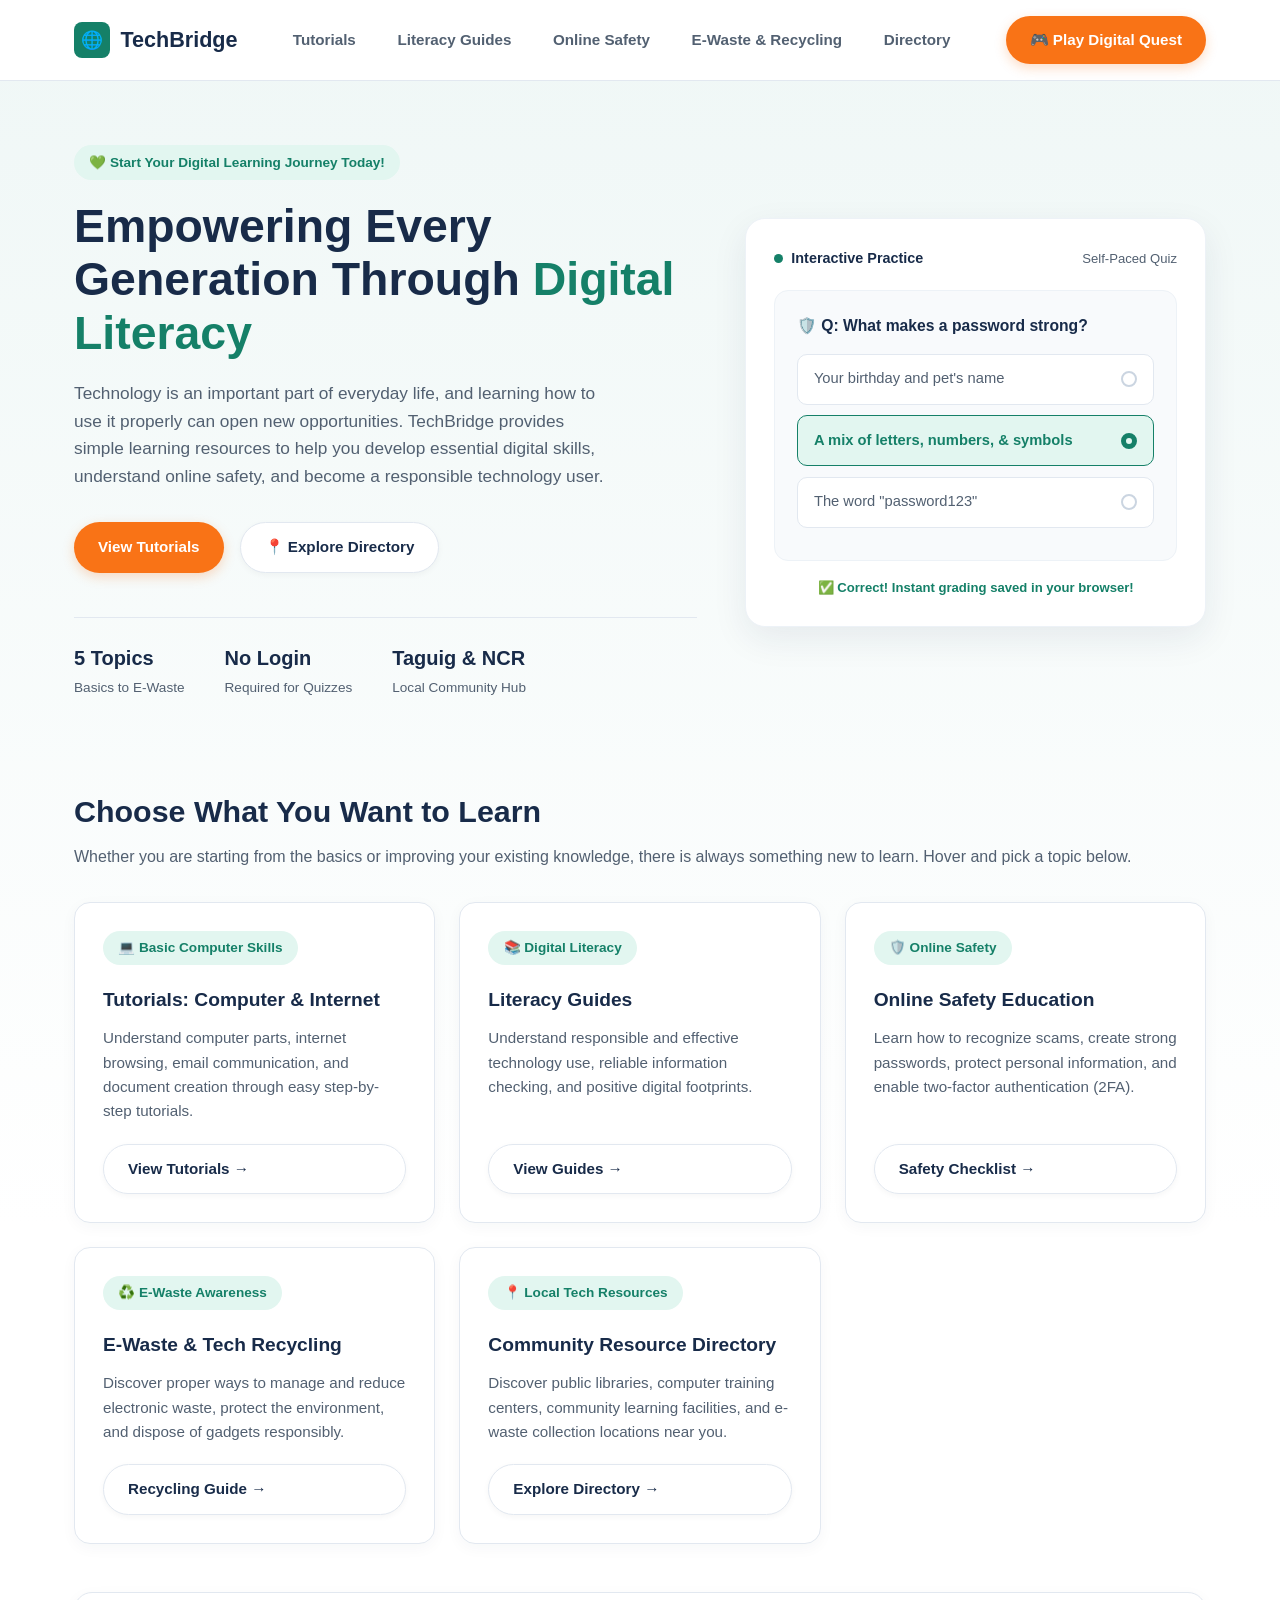
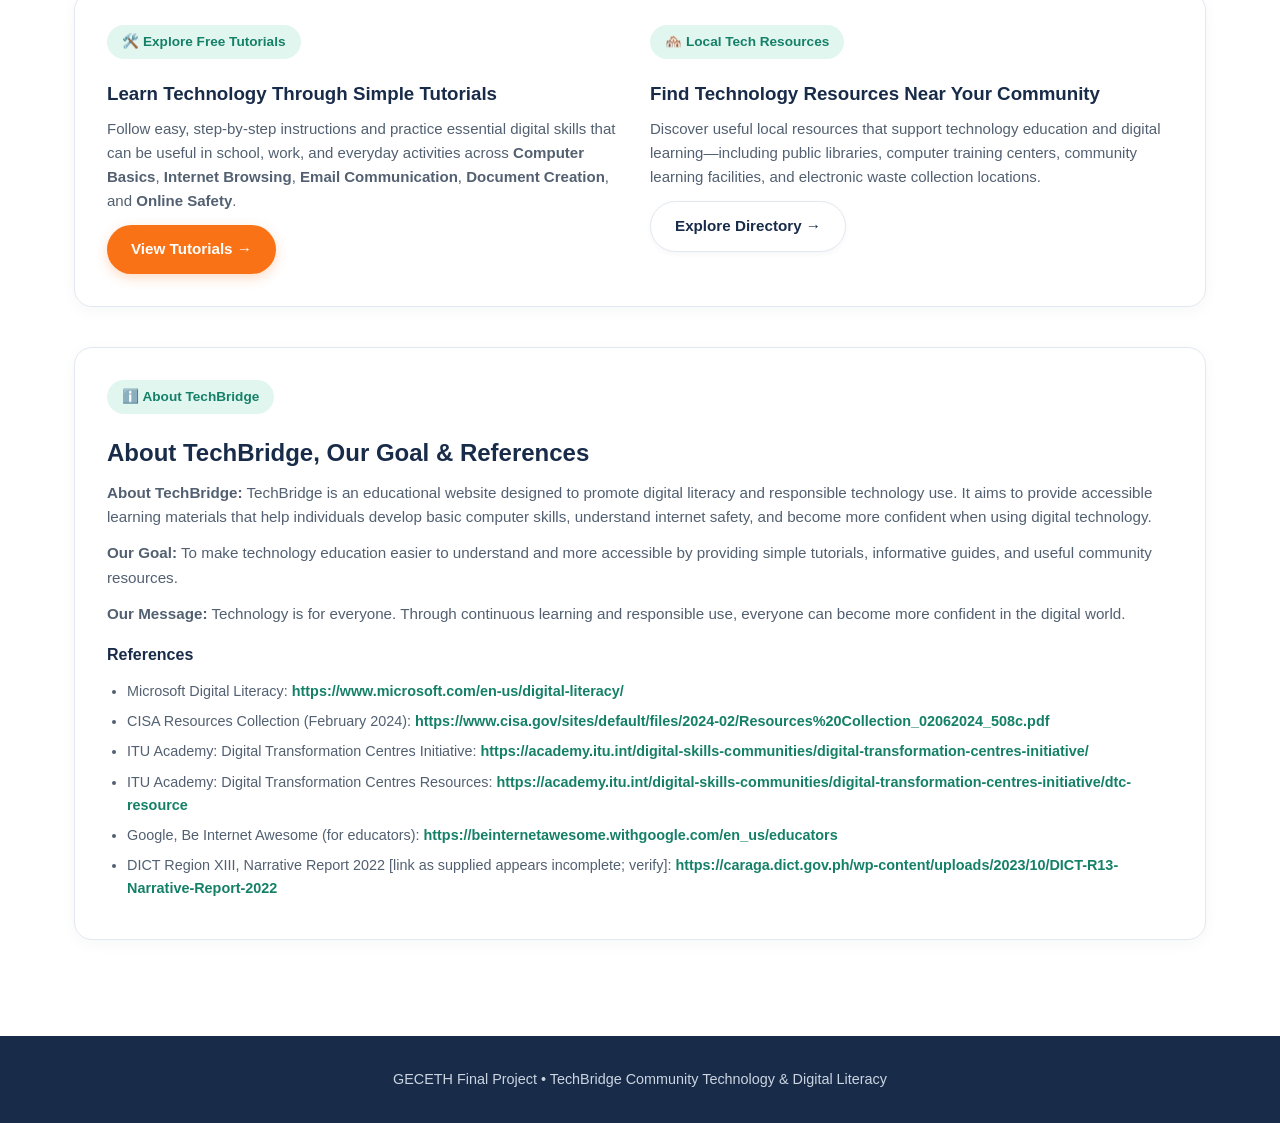
==== index.html @ 1fb00784 "Add TechBridge v4 website, directory, and 3-level Digital Quest" ====
<!DOCTYPE html>
<html lang="en">
<head>
  <meta charset="UTF-8">
  <meta name="viewport" content="width=device-width, initial-scale=1.0">
  <meta name="theme-color" content="#158068">
  <title>TechBridge | Empowering Every Generation Through Digital Literacy</title>
  <link rel="stylesheet" href="style.css">
</head>
<body>

  <header>
    <div class="nav-container">
      <a href="index.html" class="brand">
        <span class="brand-icon">🌐</span>
        TechBridge
      </a>
      <button class="nav-toggle" type="button" aria-label="Toggle menu" aria-expanded="false" aria-controls="site-nav">☰</button>

      <nav id="site-nav" aria-label="Main">
        <ul>
          <li><a href="tutorials.html">Tutorials</a></li>
          <li><a href="literacy.html">Literacy Guides</a></li>
          <li><a href="safety.html">Online Safety</a></li>
          <li><a href="ewaste.html">E-Waste &amp; Recycling</a></li>
          <li><a href="directory.html">Directory</a></li>
        </ul>
      </nav>

      <a href="quiz.html" class="btn-orange">🎮 Play Digital Quest</a>
    </div>
  </header>

  <section class="hero-wrapper">
    <div class="hero-left">
      <div class="pill-badge">💚 Start Your Digital Learning Journey Today!</div>
      <h1>Empowering Every Generation Through <span>Digital Literacy</span></h1>
      <p>Technology is an important part of everyday life, and learning how to use it properly can open new opportunities. TechBridge provides simple learning resources to help you develop essential digital skills, understand online safety, and become a responsible technology user.</p>

      <div class="hero-actions">
        <a href="tutorials.html" class="btn-orange">View Tutorials</a>
        <a href="directory.html" class="btn-outline">📍 Explore Directory</a>
      </div>

      <div class="hero-stats">
        <div class="stat-item">
          <h4>5 Topics</h4>
          <span>Basics to E-Waste</span>
        </div>
        <div class="stat-item">
          <h4>No Login</h4>
          <span>Required for Quizzes</span>
        </div>
        <div class="stat-item">
          <h4>Taguig &amp; NCR</h4>
          <span>Local Community Hub</span>
        </div>
      </div>
    </div>

    <div class="quiz-card">
      <div class="quiz-header">
        <div class="quiz-status"><span class="dot"></span> Interactive Practice</div>
        <span class="quiz-tag">Self-Paced Quiz</span>
      </div>

      <div class="quiz-inner">
        <div class="quiz-question">🛡️ Q: What makes a password strong?</div>

        <div class="quiz-option" onclick="selectOption(this, false)">
          <span>Your birthday and pet's name</span>
          <span class="radio-circle"></span>
        </div>

        <div class="quiz-option selected" onclick="selectOption(this, true)">
          <span>A mix of letters, numbers, &amp; symbols</span>
          <span class="radio-circle"></span>
        </div>

        <div class="quiz-option" onclick="selectOption(this, false)">
          <span>The word "password123"</span>
          <span class="radio-circle"></span>
        </div>
      </div>

      <div class="quiz-footer-note" id="quizFeedback">✅ Correct! Instant grading saved in your browser!</div>
    </div>
  </section>

  <main class="container" id="modules">
    <h2 class="section-title">Choose What You Want to Learn</h2>
    <p class="section-subtitle">Whether you are starting from the basics or improving your existing knowledge, there is always something new to learn. Hover and pick a topic below.</p>

    <div class="grid">
      <!-- Topic 1 -->
      <article class="card topic-card">
        <div>
          <span class="pill-badge">💻 Basic Computer Skills</span>
          <h3>Tutorials: Computer &amp; Internet</h3>
          <p>Understand computer parts, internet browsing, email communication, and document creation through easy step-by-step tutorials.</p>
        </div>
        <a href="tutorials.html" class="btn-outline">View Tutorials →</a>
      </article>

      <!-- Topic 2 -->
      <article class="card topic-card">
        <div>
          <span class="pill-badge">📚 Digital Literacy</span>
          <h3>Literacy Guides</h3>
          <p>Understand responsible and effective technology use, reliable information checking, and positive digital footprints.</p>
        </div>
        <a href="literacy.html" class="btn-outline">View Guides →</a>
      </article>

      <!-- Topic 3 -->
      <article class="card topic-card">
        <div>
          <span class="pill-badge">🛡️ Online Safety</span>
          <h3>Online Safety Education</h3>
          <p>Learn how to recognize scams, create strong passwords, protect personal information, and enable two-factor authentication (2FA).</p>
        </div>
        <a href="safety.html" class="btn-outline">Safety Checklist →</a>
      </article>

      <!-- Topic 4 -->
      <article class="card topic-card">
        <div>
          <span class="pill-badge">♻️ E-Waste Awareness</span>
          <h3>E-Waste &amp; Tech Recycling</h3>
          <p>Discover proper ways to manage and reduce electronic waste, protect the environment, and dispose of gadgets responsibly.</p>
        </div>
        <a href="ewaste.html" class="btn-outline">Recycling Guide →</a>
      </article>

      <!-- Topic 5 -->
      <article class="card topic-card">
        <div>
          <span class="pill-badge">📍 Local Tech Resources</span>
          <h3>Community Resource Directory</h3>
          <p>Discover public libraries, computer training centers, community learning facilities, and e-waste collection locations near you.</p>
        </div>
        <a href="directory.html" class="btn-outline">Explore Directory →</a>
      </article>
    </div>

    <!-- Explore Free Tutorials & Local Tech Resources Highlights -->
    <section class="about-band" style="margin-top: 3rem;">
      <div class="two-col-grid" style="margin-top: 0;">
        <div>
          <span class="pill-badge">🛠️ Explore Free Tutorials</span>
          <h3 style="color: var(--navy); margin-bottom: 0.5rem;">Learn Technology Through Simple Tutorials</h3>
          <p style="color: var(--text-body); font-size: 0.94rem; margin-bottom: 0.75rem;">Follow easy, step-by-step instructions and practice essential digital skills that can be useful in school, work, and everyday activities across <strong>Computer Basics</strong>, <strong>Internet Browsing</strong>, <strong>Email Communication</strong>, <strong>Document Creation</strong>, and <strong>Online Safety</strong>.</p>
          <a href="tutorials.html" class="btn-orange">View Tutorials →</a>
        </div>
        <div>
          <span class="pill-badge">🏘️ Local Tech Resources</span>
          <h3 style="color: var(--navy); margin-bottom: 0.5rem;">Find Technology Resources Near Your Community</h3>
          <p style="color: var(--text-body); font-size: 0.94rem; margin-bottom: 0.75rem;">Discover useful local resources that support technology education and digital learning—including public libraries, computer training centers, community learning facilities, and electronic waste collection locations.</p>
          <a href="directory.html" class="btn-outline">Explore Directory →</a>
        </div>
      </div>
    </section>

    <!-- About TechBridge & References -->
    <section class="about-band">
      <span class="pill-badge">ℹ️ About TechBridge</span>
      <h2 class="section-title" style="font-size: 1.5rem;">About TechBridge, Our Goal &amp; References</h2>
      <p style="color: var(--text-body); font-size: 0.95rem; margin-bottom: 0.75rem;"><strong>About TechBridge:</strong> TechBridge is an educational website designed to promote digital literacy and responsible technology use. It aims to provide accessible learning materials that help individuals develop basic computer skills, understand internet safety, and become more confident when using digital technology.</p>
      <p style="color: var(--text-body); font-size: 0.95rem; margin-bottom: 0.75rem;"><strong>Our Goal:</strong> To make technology education easier to understand and more accessible by providing simple tutorials, informative guides, and useful community resources.</p>
      <p style="color: var(--text-body); font-size: 0.95rem; margin-bottom: 1rem;"><strong>Our Message:</strong> Technology is for everyone. Through continuous learning and responsible use, everyone can become more confident in the digital world.</p>

      <h4 style="color: var(--navy); margin-top: 1rem;">References</h4>
      <ul class="ref-links">
        <li>Microsoft Digital Literacy: <a href="https://www.microsoft.com/en-us/digital-literacy/" target="_blank" rel="noopener">https://www.microsoft.com/en-us/digital-literacy/</a></li>
        <li>CISA Resources Collection (February 2024): <a href="https://www.cisa.gov/sites/default/files/2024-02/Resources%20Collection_02062024_508c.pdf" target="_blank" rel="noopener">https://www.cisa.gov/sites/default/files/2024-02/Resources%20Collection_02062024_508c.pdf</a></li>
        <li>ITU Academy: Digital Transformation Centres Initiative: <a href="https://academy.itu.int/digital-skills-communities/digital-transformation-centres-initiative/" target="_blank" rel="noopener">https://academy.itu.int/digital-skills-communities/digital-transformation-centres-initiative/</a></li>
        <li>ITU Academy: Digital Transformation Centres Resources: <a href="https://academy.itu.int/digital-skills-communities/digital-transformation-centres-initiative/dtc-resource" target="_blank" rel="noopener">https://academy.itu.int/digital-skills-communities/digital-transformation-centres-initiative/dtc-resource</a></li>
        <li>Google, Be Internet Awesome (for educators): <a href="https://beinternetawesome.withgoogle.com/en_us/educators" target="_blank" rel="noopener">https://beinternetawesome.withgoogle.com/en_us/educators</a></li>
        <li>DICT Region XIII, Narrative Report 2022 [link as supplied appears incomplete; verify]: <a href="https://caraga.dict.gov.ph/wp-content/uploads/2023/10/DICT-R13-Narrative-Report-2022" target="_blank" rel="noopener">https://caraga.dict.gov.ph/wp-content/uploads/2023/10/DICT-R13-Narrative-Report-2022</a></li>
      </ul>
    </section>
  </main>

  <footer>
    <p>GECETH Final Project &bull; TechBridge Community Technology &amp; Digital Literacy</p>
  </footer>

  <script>
    function selectOption(element, isCorrect) {
      document.querySelectorAll('.quiz-option').forEach(opt => opt.classList.remove('selected'));
      element.classList.add('selected');
      const feedback = document.getElementById('quizFeedback');
      if (isCorrect) {
        feedback.textContent = "✅ Correct! Mixing characters makes passwords hard to crack.";
        feedback.style.color = "#158068";
      } else {
        feedback.textContent = "⚠️ Not quite—try a combination that is harder to guess!";
        feedback.style.color = "#ea580c";
      }
    }
  </script>

  <script src="menu.js"></script>
</body>
</html>
---- style.css ----
/* style.css - TechBridge Navy, Emerald & Warm Orange Theme with Glow Hover Effects */
:root {
  --navy: #182b49;
  --emerald: #158068;
  --emerald-glow: rgba(21, 128, 104, 0.25);
  --emerald-light: #e2f6f0;
  --emerald-border: #34d399;
  --orange: #f97316;
  --orange-hover: #ea580c;
  --orange-glow: rgba(249, 115, 22, 0.35);
  --text-body: #526071;
  --bg-page: #f5fafa;
  --white: #ffffff;
  --border-light: #e2e8f0;
}

* {
  box-sizing: border-box;
  margin: 0;
  padding: 0;
}

body {
  font-family: 'Segoe UI', -apple-system, BlinkMacSystemFont, Roboto, sans-serif;
  background: linear-gradient(180deg, #eff7f6 0%, #ffffff 45%);
  color: var(--navy);
  line-height: 1.6;
}

/* Header & Navigation */
header {
  background-color: var(--white);
  border-bottom: 1px solid var(--border-light);
  position: sticky;
  top: 0;
  z-index: 100;
}

.nav-container {
  max-width: 1180px;
  margin: 0 auto;
  padding: 1rem 1.5rem;
  display: flex;
  justify-content: space-between;
  align-items: center;
  flex-wrap: wrap;
  gap: 1rem;
}

.brand {
  display: flex;
  align-items: center;
  gap: 0.65rem;
  text-decoration: none;
  font-size: 1.35rem;
  font-weight: 800;
  color: var(--navy);
}

.brand-icon {
  background-color: var(--emerald);
  color: var(--white);
  width: 36px;
  height: 36px;
  border-radius: 8px;
  display: flex;
  align-items: center;
  justify-content: center;
  font-size: 1.1rem;
  transition: transform 0.25s ease, box-shadow 0.25s ease;
}

.brand:hover .brand-icon {
  transform: scale(1.06);
  box-shadow: 0 0 14px var(--emerald-glow);
}

nav ul {
  list-style: none;
  display: flex;
  gap: 1.1rem;
  flex-wrap: wrap;
}

nav a {
  text-decoration: none;
  color: var(--text-body);
  font-weight: 600;
  font-size: 0.95rem;
  padding: 0.45rem 0.75rem;
  border-radius: 999px;
  transition: all 0.25s ease;
}

nav a:hover, nav a.active {
  color: var(--emerald);
  background-color: var(--emerald-light);
  box-shadow: 0 0 12px rgba(21, 128, 104, 0.18);
}

/* Pill Buttons */
.btn-orange {
  background-color: var(--orange);
  color: var(--white);
  padding: 0.75rem 1.5rem;
  border-radius: 999px;
  text-decoration: none;
  font-weight: 700;
  font-size: 0.95rem;
  display: inline-flex;
  align-items: center;
  gap: 0.5rem;
  border: none;
  cursor: pointer;
  box-shadow: 0 4px 12px rgba(249, 115, 22, 0.25);
  transition: background-color 0.25s ease, transform 0.25s ease, box-shadow 0.25s ease;
}

.btn-orange:hover {
  background-color: var(--orange-hover);
  transform: translateY(-2px);
  box-shadow: 0 8px 22px var(--orange-glow);
}

.btn-outline {
  background-color: var(--white);
  color: var(--navy);
  padding: 0.75rem 1.5rem;
  border-radius: 999px;
  text-decoration: none;
  font-weight: 700;
  font-size: 0.95rem;
  display: inline-flex;
  align-items: center;
  gap: 0.5rem;
  border: 1px solid var(--border-light);
  box-shadow: 0 2px 6px rgba(0, 0, 0, 0.04);
  transition: all 0.25s ease;
}

.btn-outline:hover {
  border-color: var(--emerald);
  color: var(--emerald);
  background-color: #f4fbf9;
  box-shadow: 0 4px 14px rgba(21, 128, 104, 0.15);
}

/* Hero Two-Column Layout */
.hero-wrapper {
  max-width: 1180px;
  margin: 0 auto;
  padding: 4rem 1.5rem 2.5rem;
  display: grid;
  grid-template-columns: 1.15fr 0.85fr;
  gap: 3rem;
  align-items: center;
}

.pill-badge {
  display: inline-flex;
  align-items: center;
  gap: 0.4rem;
  background-color: var(--emerald-light);
  color: var(--emerald);
  font-weight: 700;
  font-size: 0.85rem;
  padding: 0.4rem 0.95rem;
  border-radius: 999px;
  margin-bottom: 1.25rem;
  width: fit-content;
  transition: background-color 0.25s ease, color 0.25s ease;
}

.hero-left h1 {
  font-size: 2.9rem;
  line-height: 1.15;
  font-weight: 800;
  color: var(--navy);
  margin-bottom: 1.25rem;
}

.hero-left h1 span {
  color: var(--emerald);
}

.hero-left p {
  color: var(--text-body);
  font-size: 1.08rem;
  max-width: 540px;
  margin-bottom: 2rem;
}

.hero-actions {
  display: flex;
  gap: 1rem;
  flex-wrap: wrap;
  margin-bottom: 2.75rem;
}

/* Bottom Stats Row */
.hero-stats {
  display: flex;
  gap: 2.5rem;
  padding-top: 1.5rem;
  border-top: 1px solid var(--border-light);
  flex-wrap: wrap;
}

.stat-item h4 {
  font-size: 1.25rem;
  font-weight: 800;
  color: var(--navy);
}

.stat-item span {
  font-size: 0.85rem;
  color: var(--text-body);
}

/* Interactive Practice Card (Right Side) */
.quiz-card {
  background: var(--white);
  border-radius: 20px;
  padding: 1.75rem;
  box-shadow: 0 12px 35px rgba(24, 43, 73, 0.08);
  border: 1px solid #edf2f7;
  transition: transform 0.3s ease, box-shadow 0.3s ease, border-color 0.3s ease;
}

.quiz-card:hover {
  transform: translateY(-4px);
  border-color: var(--emerald-border);
  box-shadow: 0 18px 40px rgba(21, 128, 104, 0.14);
}

.quiz-header {
  display: flex;
  justify-content: space-between;
  align-items: center;
  margin-bottom: 1.25rem;
  font-size: 0.9rem;
}

.quiz-status {
  display: flex;
  align-items: center;
  gap: 0.5rem;
  font-weight: 700;
  color: var(--navy);
}

.dot {
  width: 9px;
  height: 9px;
  background-color: var(--emerald);
  border-radius: 50%;
}

.quiz-tag {
  color: var(--text-body);
  font-size: 0.82rem;
}

.quiz-inner {
  background-color: #f8fafc;
  border-radius: 14px;
  padding: 1.35rem;
  border: 1px solid #edf2f7;
}

.quiz-question {
  font-weight: 700;
  font-size: 0.98rem;
  color: var(--navy);
  margin-bottom: 1rem;
}

.quiz-option {
  background: var(--white);
  border: 1.5px solid var(--border-light);
  border-radius: 10px;
  padding: 0.8rem 1rem;
  margin-bottom: 0.65rem;
  display: flex;
  justify-content: space-between;
  align-items: center;
  cursor: pointer;
  font-size: 0.92rem;
  color: var(--text-body);
  transition: all 0.2s;
}

.quiz-option:hover {
  border-color: var(--emerald);
  box-shadow: 0 0 10px rgba(21, 128, 104, 0.12);
}

.quiz-option.selected {
  background-color: var(--emerald-light);
  border-color: var(--emerald);
  color: var(--emerald);
  font-weight: 700;
}

.radio-circle {
  width: 16px;
  height: 16px;
  border-radius: 50%;
  border: 2px solid #cbd5e1;
  display: inline-block;
  flex-shrink: 0;
}

.quiz-option.selected .radio-circle {
  border: 5px solid var(--emerald);
}

.quiz-footer-note {
  text-align: center;
  margin-top: 1rem;
  font-size: 0.82rem;
  font-weight: 600;
  color: var(--emerald);
}

/* Modules Section & Directory Cards */
.container {
  max-width: 1180px;
  margin: 0 auto;
  padding: 3rem 1.5rem;
}

.section-title {
  font-size: 1.9rem;
  font-weight: 800;
  color: var(--navy);
  margin-bottom: 0.5rem;
}

.section-subtitle {
  color: var(--text-body);
  margin-bottom: 2rem;
}

.grid {
  display: grid;
  grid-template-columns: repeat(auto-fit, minmax(290px, 1fr));
  gap: 1.5rem;
}

.card {
  background: var(--white);
  border: 1px solid var(--border-light);
  border-radius: 16px;
  padding: 1.75rem;
  display: flex;
  flex-direction: column;
  justify-content: space-between;
  box-shadow: 0 4px 15px rgba(24, 43, 73, 0.04);
  transition: transform 0.28s ease, box-shadow 0.28s ease, border-color 0.28s ease;
}

/* Topic Cards Glow & Lift Hover Effect */
.topic-card {
  position: relative;
  overflow: hidden;
  border: 1.5px solid var(--border-light);
}

.topic-card::before {
  content: "";
  position: absolute;
  top: 0;
  left: 0;
  right: 0;
  height: 4px;
  background: linear-gradient(90deg, var(--emerald), var(--orange));
  opacity: 0;
  transition: opacity 0.28s ease;
}

.topic-card:hover {
  transform: translateY(-6px);
  border-color: var(--emerald-border);
  box-shadow:
    0 14px 30px rgba(21, 128, 104, 0.16),
    0 0 22px rgba(52, 211, 153, 0.24);
}

.topic-card:hover::before {
  opacity: 1;
}

.topic-card:hover .pill-badge {
  background-color: var(--emerald);
  color: var(--white);
}

.topic-card:hover .btn-outline {
  background-color: var(--orange);
  border-color: var(--orange);
  color: var(--white);
  box-shadow: 0 4px 14px var(--orange-glow);
}

.card h3 {
  font-size: 1.2rem;
  margin-bottom: 0.65rem;
  color: var(--navy);
}

.card p {
  color: var(--text-body);
  font-size: 0.95rem;
  margin-bottom: 1.25rem;
}

/* Directory Specific Styles */
.welcome-banner {
  background: var(--white);
  border: 1px solid var(--border-light);
  border-radius: 16px;
  padding: 1.75rem;
  margin-bottom: 2rem;
  box-shadow: 0 4px 15px rgba(24, 43, 73, 0.04);
}

.steps-grid {
  display: grid;
  grid-template-columns: repeat(auto-fit, minmax(210px, 1fr));
  gap: 1rem;
  margin-top: 1.25rem;
}

.step-box {
  background: #f8fafc;
  border-left: 4px solid var(--emerald);
  padding: 0.9rem 1rem;
  border-radius: 8px;
  font-size: 0.9rem;
}

.step-box strong {
  display: block;
  color: var(--navy);
  margin-bottom: 0.25rem;
}

.verify-tag {
  display: inline-block;
  background-color: #fff7ed;
  color: #c2410c;
  border: 1px solid #fed7aa;
  font-size: 0.78rem;
  font-weight: 700;
  padding: 0.15rem 0.5rem;
  border-radius: 6px;
  margin-left: 0.35rem;
  vertical-align: middle;
}

.detail-list {
  margin: 0.5rem 0 1rem 1.2rem;
  color: var(--text-body);
  font-size: 0.92rem;
}

.detail-list li {
  margin-bottom: 0.3rem;
}

.tips-tipbox {
  background-color: #f0fdf4;
  border: 1px solid #bbf7d0;
  border-radius: 10px;
  padding: 0.85rem 1rem;
  font-size: 0.88rem;
  color: #166534;
  margin-top: 1rem;
}

.safety-section {
  margin-top: 3.5rem;
  background: var(--white);
  border: 1px solid var(--border-light);
  border-radius: 18px;
  padding: 2rem;
}

.filter-box {
  background: var(--white);
  border: 1px solid var(--border-light);
  border-radius: 14px;
  padding: 1.25rem;
  margin-bottom: 2rem;
  display: flex;
  gap: 1rem;
  flex-wrap: wrap;
  box-shadow: 0 4px 12px rgba(0, 0, 0, 0.03);
}

.filter-box input, .filter-box select {
  padding: 0.75rem 1rem;
  border: 1px solid var(--border-light);
  border-radius: 10px;
  font-size: 0.95rem;
  flex: 1;
  min-width: 220px;
  color: var(--navy);
}

/* Guide Reading Layout */
.guide-article {
  background: var(--white);
  border: 1px solid var(--border-light);
  border-radius: 16px;
  padding: 2rem;
  margin-bottom: 1.75rem;
  box-shadow: 0 4px 15px rgba(24, 43, 73, 0.04);
}

.guide-article h2 {
  color: var(--navy);
  font-size: 1.45rem;
  margin-bottom: 0.75rem;
}

.guide-article h3 {
  color: var(--emerald);
  font-size: 1.1rem;
  margin: 1.25rem 0 0.5rem;
}

.guide-steps {
  margin-left: 1.35rem;
  color: var(--text-body);
}

.guide-steps li {
  margin-bottom: 0.5rem;
}

footer {
  background-color: var(--navy);
  color: #cbd5e1;
  text-align: center;
  padding: 2rem 1.5rem;
  margin-top: 3rem;
  font-size: 0.9rem;
}

@media (max-width: 900px) {
  .hero-wrapper {
    grid-template-columns: 1fr;
    padding-top: 2.5rem;
  }
  .hero-left h1 {
    font-size: 2.25rem;
  }
}

/* Extended Directory & Guide Reference Styling */
.info-section {
  background: var(--white);
  border: 1px solid var(--border-light);
  border-radius: 18px;
  padding: 2rem;
  margin-top: 2rem;
  box-shadow: 0 4px 15px rgba(24, 43, 73, 0.04);
}

.table-wrap {
  overflow-x: auto;
  margin-top: 1rem;
  border-radius: 12px;
  border: 1px solid var(--border-light);
}

table.ref-table {
  width: 100%;
  border-collapse: collapse;
  font-size: 0.92rem;
  text-align: left;
}

table.ref-table th {
  background-color: #f1f5f9;
  color: var(--navy);
  font-weight: 700;
  padding: 0.85rem 1rem;
  border-bottom: 1px solid var(--border-light);
}

table.ref-table td {
  padding: 0.8rem 1rem;
  border-bottom: 1px solid var(--border-light);
  color: var(--text-body);
  vertical-align: top;
}

table.ref-table tr:last-child td {
  border-bottom: none;
}

.glossary-grid {
  display: grid;
  grid-template-columns: repeat(auto-fit, minmax(250px, 1fr));
  gap: 1rem;
  margin-top: 1rem;
}

.glossary-item {
  background: #f8fafc;
  border: 1px solid var(--border-light);
  border-radius: 12px;
  padding: 1rem;
  font-size: 0.9rem;
}

.glossary-item strong {
  color: var(--emerald);
  display: block;
  margin-bottom: 0.25rem;
}

.faq-list {
  display: grid;
  gap: 0.9rem;
  margin-top: 1rem;
}

.faq-box {
  background: #f8fafc;
  border-left: 4px solid var(--navy);
  padding: 0.9rem 1.1rem;
  border-radius: 8px;
  font-size: 0.92rem;
}

.faq-box strong {
  display: block;
  color: var(--navy);
  margin-bottom: 0.25rem;
}

.two-col-grid {
  display: grid;
  grid-template-columns: repeat(auto-fit, minmax(280px, 1fr));
  gap: 1.25rem;
  margin-top: 1rem;
}

.do-box {
  background: #f0fdf4;
  border: 1px solid #bbf7d0;
  border-radius: 14px;
  padding: 1.25rem;
}

.dont-box {
  background: #fff7ed;
  border: 1px solid #fed7aa;
  border-radius: 14px;
  padding: 1.25rem;
}

.category-subblock {
  margin-top: 2rem;
}

.about-band {
  background: var(--white);
  border: 1px solid var(--border-light);
  border-radius: 18px;
  padding: 2rem;
  margin-top: 2.5rem;
  box-shadow: 0 4px 15px rgba(24, 43, 73, 0.04);
}

.ref-links {
  margin-left: 1.25rem;
  margin-top: 0.75rem;
  color: var(--text-body);
  font-size: 0.9rem;
  word-break: break-word;
}

.ref-links li {
  margin-bottom: 0.45rem;
}

.ref-links a {
  color: var(--emerald);
  text-decoration: none;
  font-weight: 600;
}

.ref-links a:hover {
  text-decoration: underline;
}

.meta-line {
  font-size: 0.85rem;
  color: var(--text-body);
  margin-bottom: 0.85rem;
  background: #f8fafc;
  padding: 0.65rem 0.85rem;
  border-radius: 8px;
  border: 1px solid var(--border-light);
}

/* ===================== MOBILE & RESPONSIVE ADDITIONS ===================== */
html { -webkit-text-size-adjust: 100%; }
body { overflow-x: hidden; }
img, canvas, svg { max-width: 100%; }

/* Grids never force a column wider than a small phone screen */
.grid { grid-template-columns: repeat(auto-fit, minmax(min(100%, 290px), 1fr)); }
.two-col-grid { grid-template-columns: repeat(auto-fit, minmax(min(100%, 280px), 1fr)); }
.glossary-grid { grid-template-columns: repeat(auto-fit, minmax(min(100%, 250px), 1fr)); }
.steps-grid { grid-template-columns: repeat(auto-fit, minmax(min(100%, 210px), 1fr)); }

/* Tables scroll sideways inside their own box instead of squashing */
.table-wrap { -webkit-overflow-scrolling: touch; }
table.ref-table { min-width: 520px; }

/* 16px inputs stop iPhones from zooming in when tapped */
.filter-box input, .filter-box select { font-size: 16px; min-height: 46px; }

/* Menu button (hidden on desktop) */
.nav-toggle { display: none; }

/* Touch devices: no "stuck" hover lift after tapping */
@media (hover: none) {
  .topic-card:hover, .quiz-card:hover, .btn-orange:hover { transform: none; }
}
.btn-orange:active, .btn-outline:active { transform: scale(0.98); }

@media (max-width: 900px) {
  .nav-container { padding: 0.75rem 1rem; }
  .nav-toggle {
    display: inline-flex; align-items: center; justify-content: center;
    margin-left: auto; width: 46px; height: 46px; border-radius: 12px;
    border: 1px solid var(--border-light); background: var(--white);
    color: var(--navy); font-size: 1.4rem; cursor: pointer;
  }
  header nav, .nav-container > .btn-orange { display: none; width: 100%; }
  header.menu-open nav { display: block; }
  header.menu-open .nav-container > .btn-orange { display: flex; justify-content: center; min-height: 48px; }
  nav ul { flex-direction: column; gap: 0.25rem; width: 100%; }
  nav a { display: block; padding: 0.85rem 1rem; font-size: 1rem; border-radius: 12px; }
}

@media (max-width: 600px) {
  .container { padding: 1.75rem 1rem; }
  .hero-wrapper { padding: 1.75rem 1rem 1rem; gap: 1.75rem; }
  .hero-left h1 { font-size: 1.9rem; }
  .hero-left p { font-size: 1rem; }
  .hero-actions { flex-direction: column; gap: 0.75rem; margin-bottom: 2rem; }
  .btn-orange, .btn-outline { justify-content: center; min-height: 46px; }
  .hero-stats { gap: 1.25rem; }
  .section-title { font-size: 1.5rem; }
  .guide-article, .info-section, .safety-section, .about-band, .welcome-banner { padding: 1.25rem; border-radius: 14px; }
  .card, .quiz-card { padding: 1.25rem; }
  .quiz-option { padding: 0.9rem 1rem; min-height: 48px; }
  .detail-list, .guide-steps { margin-left: 1.1rem; }
  .ref-links { margin-left: 1rem; }
  footer { padding: 1.5rem 1rem; font-size: 0.82rem; }
}
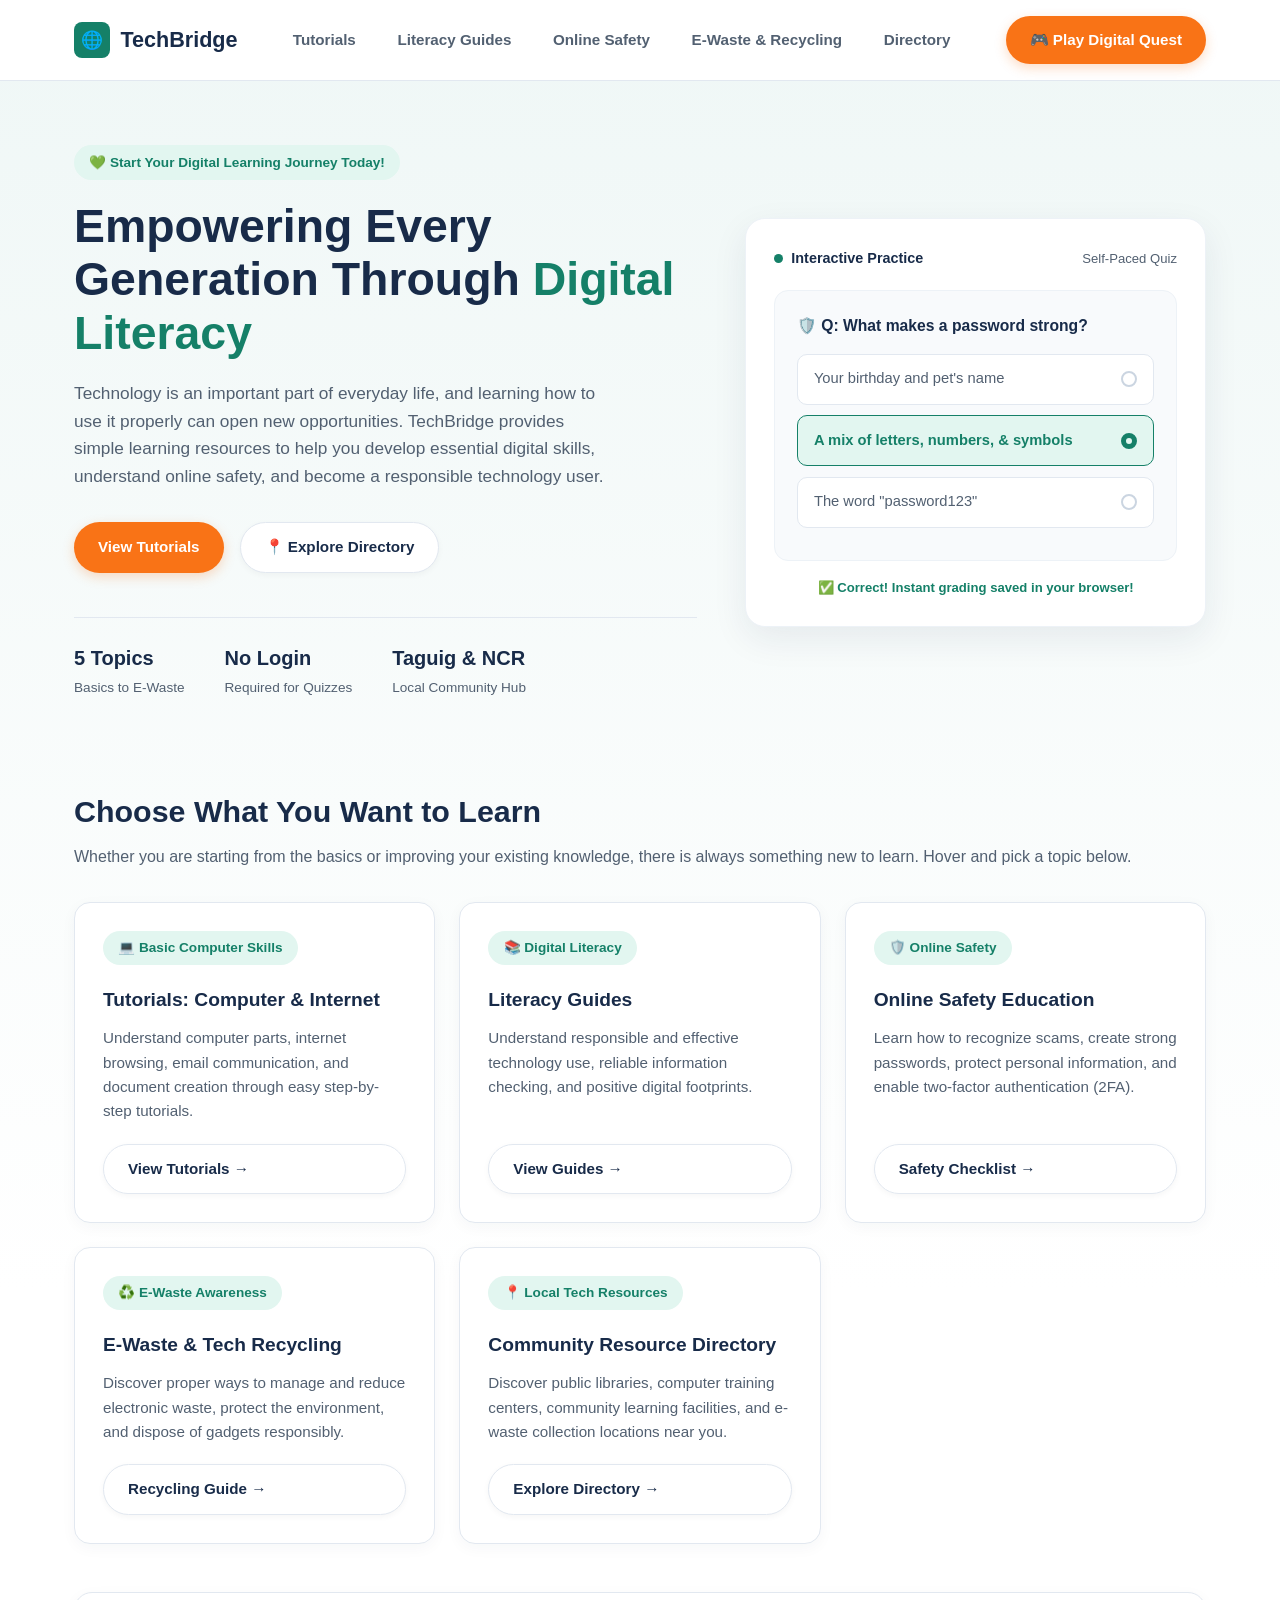
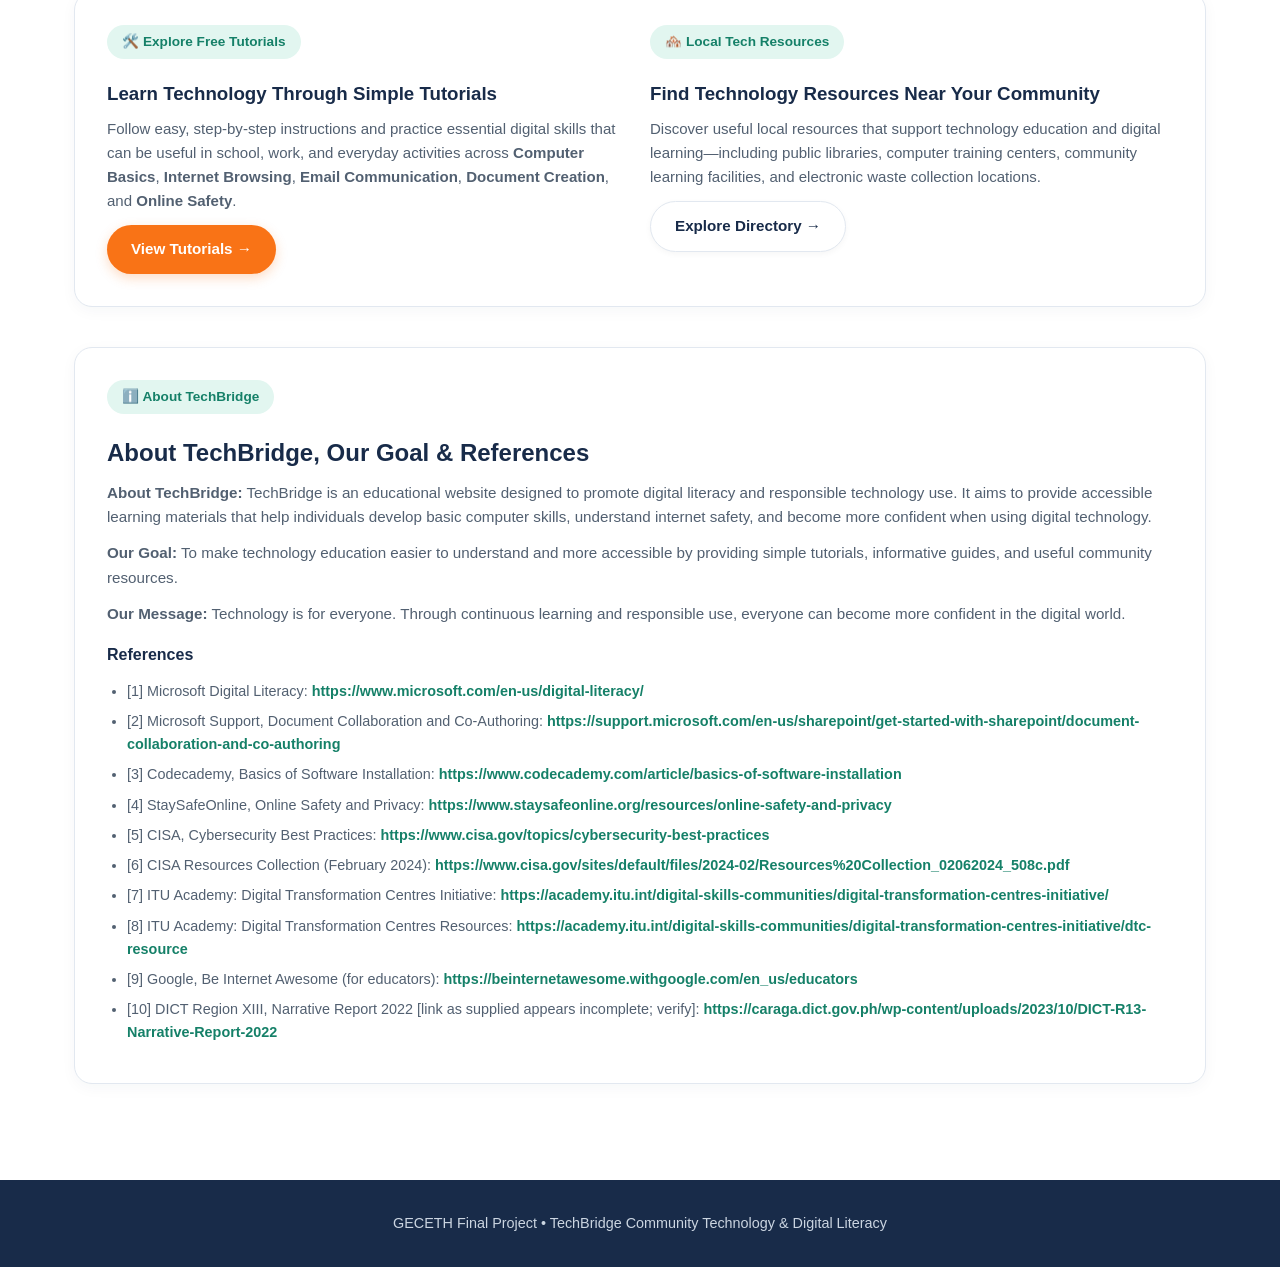
==== commit 9c90e502: "Update index, ewaste, tutorials, literacy, and safety pages" ====
--- a/index.html
+++ b/index.html
@@ -171,12 +171,16 @@
 
       <h4 style="color: var(--navy); margin-top: 1rem;">References</h4>
       <ul class="ref-links">
-        <li>Microsoft Digital Literacy: <a href="https://www.microsoft.com/en-us/digital-literacy/" target="_blank" rel="noopener">https://www.microsoft.com/en-us/digital-literacy/</a></li>
-        <li>CISA Resources Collection (February 2024): <a href="https://www.cisa.gov/sites/default/files/2024-02/Resources%20Collection_02062024_508c.pdf" target="_blank" rel="noopener">https://www.cisa.gov/sites/default/files/2024-02/Resources%20Collection_02062024_508c.pdf</a></li>
-        <li>ITU Academy: Digital Transformation Centres Initiative: <a href="https://academy.itu.int/digital-skills-communities/digital-transformation-centres-initiative/" target="_blank" rel="noopener">https://academy.itu.int/digital-skills-communities/digital-transformation-centres-initiative/</a></li>
-        <li>ITU Academy: Digital Transformation Centres Resources: <a href="https://academy.itu.int/digital-skills-communities/digital-transformation-centres-initiative/dtc-resource" target="_blank" rel="noopener">https://academy.itu.int/digital-skills-communities/digital-transformation-centres-initiative/dtc-resource</a></li>
-        <li>Google, Be Internet Awesome (for educators): <a href="https://beinternetawesome.withgoogle.com/en_us/educators" target="_blank" rel="noopener">https://beinternetawesome.withgoogle.com/en_us/educators</a></li>
-        <li>DICT Region XIII, Narrative Report 2022 [link as supplied appears incomplete; verify]: <a href="https://caraga.dict.gov.ph/wp-content/uploads/2023/10/DICT-R13-Narrative-Report-2022" target="_blank" rel="noopener">https://caraga.dict.gov.ph/wp-content/uploads/2023/10/DICT-R13-Narrative-Report-2022</a></li>
+        <li>[1] Microsoft Digital Literacy: <a href="https://www.microsoft.com/en-us/digital-literacy/" target="_blank" rel="noopener">https://www.microsoft.com/en-us/digital-literacy/</a></li>
+        <li>[2] Microsoft Support, Document Collaboration and Co-Authoring: <a href="https://support.microsoft.com/en-us/sharepoint/get-started-with-sharepoint/document-collaboration-and-co-authoring" target="_blank" rel="noopener">https://support.microsoft.com/en-us/sharepoint/get-started-with-sharepoint/document-collaboration-and-co-authoring</a></li>
+        <li>[3] Codecademy, Basics of Software Installation: <a href="https://www.codecademy.com/article/basics-of-software-installation" target="_blank" rel="noopener">https://www.codecademy.com/article/basics-of-software-installation</a></li>
+        <li>[4] StaySafeOnline, Online Safety and Privacy: <a href="https://www.staysafeonline.org/resources/online-safety-and-privacy" target="_blank" rel="noopener">https://www.staysafeonline.org/resources/online-safety-and-privacy</a></li>
+        <li>[5] CISA, Cybersecurity Best Practices: <a href="https://www.cisa.gov/topics/cybersecurity-best-practices" target="_blank" rel="noopener">https://www.cisa.gov/topics/cybersecurity-best-practices</a></li>
+        <li>[6] CISA Resources Collection (February 2024): <a href="https://www.cisa.gov/sites/default/files/2024-02/Resources%20Collection_02062024_508c.pdf" target="_blank" rel="noopener">https://www.cisa.gov/sites/default/files/2024-02/Resources%20Collection_02062024_508c.pdf</a></li>
+        <li>[7] ITU Academy: Digital Transformation Centres Initiative: <a href="https://academy.itu.int/digital-skills-communities/digital-transformation-centres-initiative/" target="_blank" rel="noopener">https://academy.itu.int/digital-skills-communities/digital-transformation-centres-initiative/</a></li>
+        <li>[8] ITU Academy: Digital Transformation Centres Resources: <a href="https://academy.itu.int/digital-skills-communities/digital-transformation-centres-initiative/dtc-resource" target="_blank" rel="noopener">https://academy.itu.int/digital-skills-communities/digital-transformation-centres-initiative/dtc-resource</a></li>
+        <li>[9] Google, Be Internet Awesome (for educators): <a href="https://beinternetawesome.withgoogle.com/en_us/educators" target="_blank" rel="noopener">https://beinternetawesome.withgoogle.com/en_us/educators</a></li>
+        <li>[10] DICT Region XIII, Narrative Report 2022 [link as supplied appears incomplete; verify]: <a href="https://caraga.dict.gov.ph/wp-content/uploads/2023/10/DICT-R13-Narrative-Report-2022" target="_blank" rel="noopener">https://caraga.dict.gov.ph/wp-content/uploads/2023/10/DICT-R13-Narrative-Report-2022</a></li>
       </ul>
     </section>
   </main>
